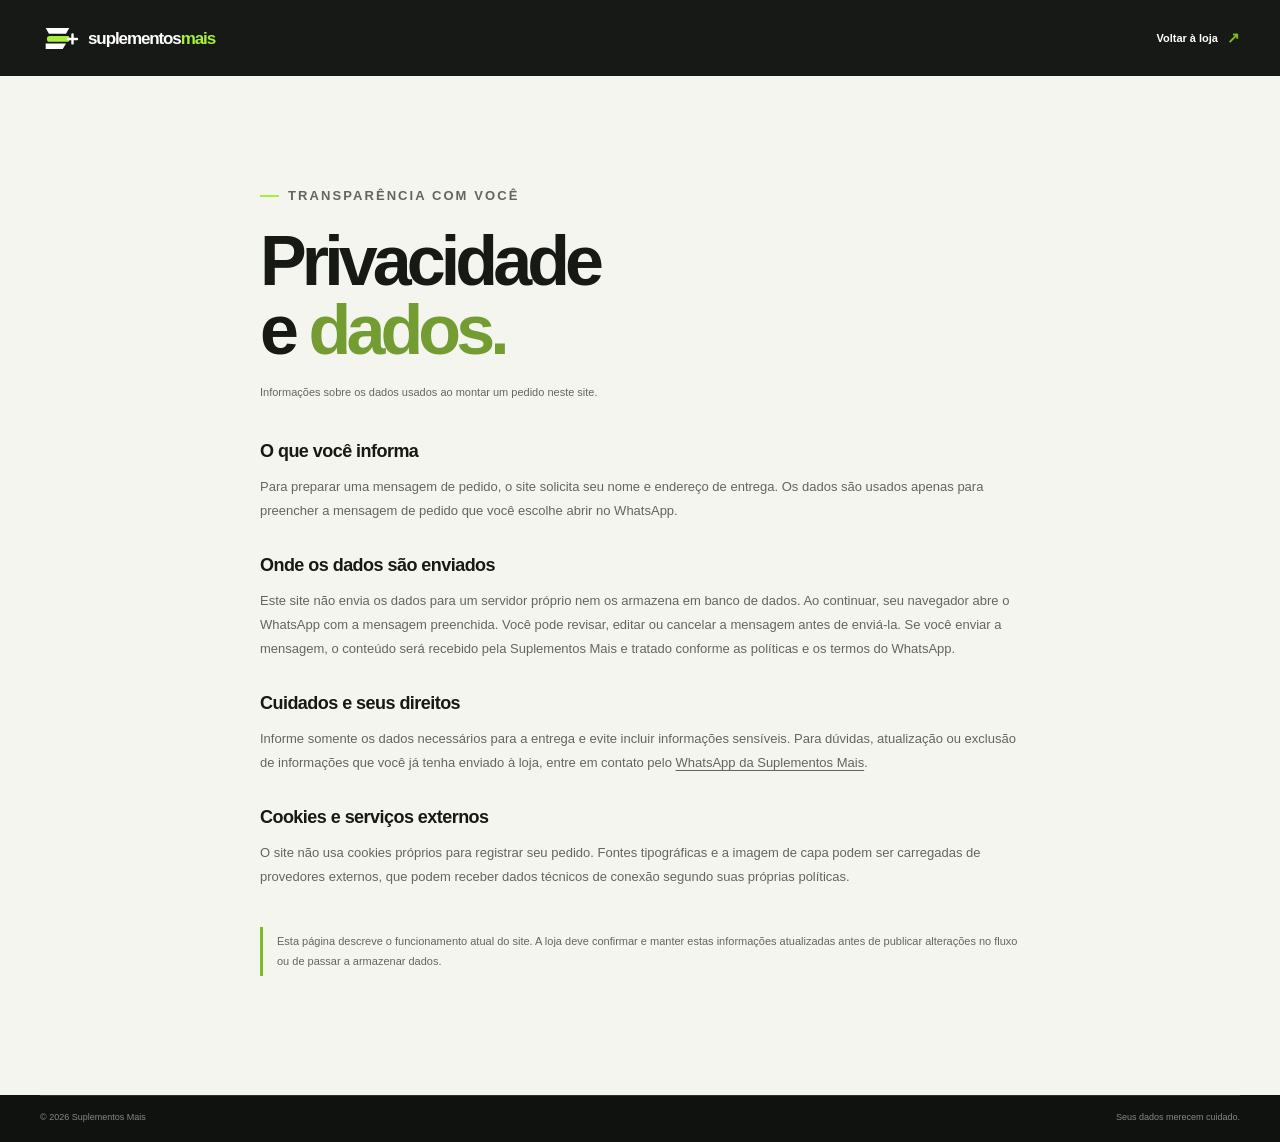
==== privacy.html @ 8abdff66 "feat: add Suplementos Mais storefront Add a responsive supplement catalog with a WhatsApp checkout f" ====
<!doctype html>
<html lang="pt-BR">
  <head>
    <meta charset="utf-8">
    <meta name="viewport" content="width=device-width, initial-scale=1">
    <meta name="theme-color" content="#10120f">
    <meta name="description" content="Saiba como a Suplementos Mais trata os dados informados durante a montagem de um pedido pelo site.">
    <title>Privacidade e dados — Suplementos Mais</title>
    <link rel="stylesheet" href="style.css">
  </head>
  <body>
    <header class="site-header">
      <div class="container header-inner">
        <a class="brand" href="index.html" aria-label="Suplementos Mais — início">
          <svg class="brand__mark" viewBox="0 0 48 48" aria-hidden="true"><path d="M7 11h29l-4 7H11zM7 30h25l-4 7H7z" fill="currentColor"/><path d="M12 21h23a5 5 0 0 1 0 7H12a3.5 3.5 0 0 1 0-7Z" fill="#a6ef3c"/><path d="M40 19v11m-5.5-5.5h11" stroke="currentColor" stroke-width="3" stroke-linecap="round"/></svg>
          <span class="brand__wordmark">suplementos<span>mais</span></span>
        </a>
        <a class="text-link text-link--light" href="index.html">Voltar à loja <span aria-hidden="true">↗</span></a>
      </div>
    </header>
    <main class="privacy-page section-pad">
      <article class="container privacy-content">
        <p class="eyebrow eyebrow--dark"><span></span> Transparência com você</p>
        <h1>Privacidade<br>e <em>dados.</em></h1>
        <p class="privacy-updated">Informações sobre os dados usados ao montar um pedido neste site.</p>
        <h2>O que você informa</h2>
        <p>Para preparar uma mensagem de pedido, o site solicita seu nome e endereço de entrega. Os dados são usados apenas para preencher a mensagem de pedido que você escolhe abrir no WhatsApp.</p>
        <h2>Onde os dados são enviados</h2>
        <p>Este site não envia os dados para um servidor próprio nem os armazena em banco de dados. Ao continuar, seu navegador abre o WhatsApp com a mensagem preenchida. Você pode revisar, editar ou cancelar a mensagem antes de enviá-la. Se você enviar a mensagem, o conteúdo será recebido pela Suplementos Mais e tratado conforme as políticas e os termos do WhatsApp.</p>
        <h2>Cuidados e seus direitos</h2>
        <p>Informe somente os dados necessários para a entrega e evite incluir informações sensíveis. Para dúvidas, atualização ou exclusão de informações que você já tenha enviado à loja, entre em contato pelo <a href="https://wa.me/5599991505180" target="_blank" rel="noreferrer">WhatsApp da Suplementos Mais</a>.</p>
        <h2>Cookies e serviços externos</h2>
        <p>O site não usa cookies próprios para registrar seu pedido. Fontes tipográficas e a imagem de capa podem ser carregadas de provedores externos, que podem receber dados técnicos de conexão segundo suas próprias políticas.</p>
        <p class="privacy-note">Esta página descreve o funcionamento atual do site. A loja deve confirmar e manter estas informações atualizadas antes de publicar alterações no fluxo ou de passar a armazenar dados.</p>
      </article>
    </main>
    <footer class="site-footer"><div class="container footer-bottom"><span>© <span id="privacy-year">2026</span> Suplementos Mais</span><span>Seus dados merecem cuidado.</span></div></footer>
    <style>
      .privacy-content { max-width: 760px; }
      .privacy-content h1 { margin: 0 0 18px; font: 800 clamp(45px, 7vw, 70px)/.98 var(--font-display); letter-spacing: -.07em; }
      .privacy-content h1 em { color: #739d32; font-style: normal; }
      .privacy-content h2 { margin: 32px 0 8px; font: 700 18px var(--font-display); letter-spacing: -.03em; }
      .privacy-content p { color: #63665e; font-size: 13px; line-height: 1.85; }
      .privacy-content .privacy-updated { margin-bottom: 38px; font-size: 11px; }
      .privacy-content a { text-decoration: underline; text-underline-offset: 3px; }
      .privacy-content .privacy-note { margin-top: 38px; border-left: 3px solid var(--lime-dark); padding: 4px 0 4px 14px; font-size: 11px; }
      @media (max-width: 650px) { .privacy-content h1 { font-size: 48px; } }
    </style>
  </body>
</html>
---- style.css ----
:root {
  color-scheme: light;
  --ink: #171914;
  --ink-soft: #20231d;
  --paper: #f5f5f0;
  --white: #fff;
  --muted: #777a71;
  --lime: #a6ef3c;
  --lime-dark: #7dbb25;
  --line: #e1e2db;
  --font-body: "DM Sans", sans-serif;
  --font-display: "Manrope", sans-serif;
  --container: 1200px;
}

* { box-sizing: border-box; }
html { scroll-behavior: smooth; scroll-padding-top: 90px; }
body { margin: 0; background: var(--paper); color: var(--ink); font-family: var(--font-body); -webkit-font-smoothing: antialiased; }
body:has(dialog[open]) { overflow: hidden; }
button, input, textarea { font: inherit; }
button, a { -webkit-tap-highlight-color: transparent; }
a { color: inherit; text-decoration: none; }
button { color: inherit; }
img, svg { display: block; }
.container { width: min(var(--container), calc(100% - 48px)); margin-inline: auto; }
.skip-link { position: fixed; z-index: 20; top: 10px; left: 10px; padding: 12px 16px; transform: translateY(-150%); background: var(--lime); color: var(--ink); font-weight: 700; }
.skip-link:focus { transform: translateY(0); }

.announcement { display: flex; min-height: 34px; align-items: center; justify-content: center; gap: 9px; background: var(--lime); color: #1c2114; font-size: 11px; font-weight: 700; letter-spacing: .025em; text-align: center; padding: 6px 16px; }
.announcement__dot { width: 6px; height: 6px; border-radius: 50%; background: currentColor; }
.announcement__divider { opacity: .55; }
.site-header { position: sticky; z-index: 5; top: 0; background: rgba(16, 18, 15, .97); color: var(--white); }
.header-inner { display: flex; min-height: 76px; align-items: center; justify-content: space-between; gap: 30px; }
.brand { display: inline-flex; align-items: center; gap: 9px; flex-shrink: 0; }
.brand__mark { width: 39px; height: 39px; color: var(--white); }
.brand__wordmark { font: 800 17px/1 var(--font-display); letter-spacing: -.065em; }
.brand__wordmark span { color: var(--lime); }
.main-nav { display: flex; align-items: center; gap: clamp(22px, 3vw, 42px); margin-left: auto; }
.main-nav a { color: #d2d4cf; font-size: 12px; font-weight: 600; transition: color .2s ease; }
.main-nav a:hover, .main-nav a:focus-visible { color: var(--lime); }
.main-nav__instagram span { color: var(--lime); }
.cart-trigger { display: inline-flex; align-items: center; gap: 9px; border: 1px solid #464941; border-radius: 4px; padding: 10px 13px; background: transparent; color: var(--white); cursor: pointer; font-size: 12px; font-weight: 600; }
.cart-trigger:hover { border-color: var(--lime); }
.cart-trigger svg { width: 17px; height: 17px; }
.cart-count { display: grid; width: 20px; height: 20px; place-items: center; border-radius: 50%; background: var(--lime); color: var(--ink); font-size: 10px; font-weight: 800; }

.hero { position: relative; display: flex; min-height: min(690px, 76vw); min-height: clamp(570px, 48vw, 700px); align-items: center; overflow: hidden; background: #151812; color: var(--white); }
.hero__image, .hero__shade { position: absolute; inset: 0; }
.hero__image { background: url("https://images.unsplash.com/photo-1534438327276-14e5300c3a48?auto=format&fit=crop&w=1800&q=78&fm=webp") center 47%/cover no-repeat; opacity: .53; }
.hero__shade { background: linear-gradient(90deg, rgba(13, 15, 12, .97) 0%, rgba(13, 15, 12, .85) 43%, rgba(13, 15, 12, .23) 100%), linear-gradient(0deg, rgba(13, 15, 12, .35), transparent 50%); }
.hero__content { position: relative; z-index: 1; padding-block: 90px 112px; }
.eyebrow { display: flex; align-items: center; gap: 9px; margin: 0 0 24px; color: #d0d3ca; font-size: 10px; font-weight: 700; letter-spacing: .16em; text-transform: uppercase; }
.eyebrow > span { width: 19px; height: 2px; background: var(--lime); }
.hero h1, .section-heading h2, .manifesto h2, .faq h2 { margin: 0; font: 700 clamp(48px, 7vw, 88px)/.99 var(--font-display); letter-spacing: -.075em; }
.hero h1 span, .manifesto h2 em { color: var(--lime); font-style: normal; }
.hero__copy { max-width: 435px; margin: 25px 0 0; color: #d0d3ca; font-size: 14px; line-height: 1.8; }
.hero__actions { display: flex; align-items: center; flex-wrap: wrap; gap: 27px; margin-top: 31px; }
.button { display: inline-flex; min-height: 48px; align-items: center; justify-content: center; gap: 17px; border: 1px solid transparent; border-radius: 3px; padding: 0 19px; cursor: pointer; font-size: 11px; font-weight: 700; transition: background .2s ease, color .2s ease, border-color .2s ease, transform .2s ease; }
.button:hover { transform: translateY(-2px); }
.button--lime { background: var(--lime); color: var(--ink); }
.button--lime:hover { background: #b7ff58; }
.button--outline { border-color: #b4b6ae; background: transparent; color: var(--ink); }
.button--outline:hover { border-color: var(--ink); }
.button--full { width: 100%; }
.text-link { display: inline-flex; align-items: center; gap: 9px; border: 0; padding: 5px 0; background: transparent; cursor: pointer; color: var(--ink); font-size: 11px; font-weight: 700; }
.text-link span { color: var(--lime-dark); font-size: 15px; }
.text-link--light { color: var(--white); }
.hero__note { display: flex; align-items: center; gap: 9px; margin-top: 49px; color: #b7bbb0; font-size: 10px; }
.hero__note-mark { color: var(--lime); font-size: 19px; }
.hero__index { position: absolute; right: max(24px, calc((100% - var(--container))/2)); bottom: 38px; display: flex; align-items: center; gap: 12px; color: var(--white); font-size: 10px; font-weight: 700; }
.hero__index span { width: 56px; height: 1px; background: var(--lime); }

.benefits { background: #1b1e18; color: var(--white); }
.benefits__inner { display: grid; grid-template-columns: repeat(3, 1fr); min-height: 102px; align-items: center; }
.benefit { display: flex; align-items: center; justify-content: center; gap: 12px; padding: 20px; }
.benefit + .benefit { border-left: 1px solid #3a3d35; }
.benefit__icon { display: grid; width: 34px; height: 34px; place-items: center; border: 1px solid #4a4d43; border-radius: 50%; color: var(--lime); font-size: 18px; }
.benefit strong, .benefit small { display: block; }
.benefit strong { font-size: 11px; font-weight: 700; }
.benefit small { margin-top: 5px; color: #a3a69d; font-size: 10px; }

.section-pad { padding-block: 108px; }
.catalog { background: var(--paper); }
.section-heading { display: flex; align-items: end; justify-content: space-between; gap: 40px; }
.eyebrow--dark { margin-bottom: 19px; color: #73766d; }
.section-heading h2, .faq h2 { font-size: clamp(39px, 5vw, 59px); line-height: 1.06; }
.section-heading h2 em, .faq h2 em { color: #739d32; font-style: normal; }
.section-heading__copy { max-width: 335px; margin: 0 0 4px; color: #696c64; font-size: 12px; line-height: 1.8; }
.catalog-toolbar { display: flex; min-height: 76px; align-items: center; justify-content: space-between; gap: 15px; margin-top: 36px; border-top: 1px solid var(--line); }
.category-list { display: flex; flex-wrap: wrap; gap: 8px; }
.category-chip { min-height: 34px; border: 1px solid #d9dbd3; border-radius: 2px; padding: 0 13px; background: transparent; cursor: pointer; color: #60635b; font-size: 10px; font-weight: 600; transition: all .2s ease; }
.category-chip:hover, .category-chip.is-active { border-color: var(--ink); background: var(--ink); color: var(--white); }
.catalog-note { margin: 0; color: var(--muted); font-size: 9px; text-align: right; }
.product-grid { display: grid; grid-template-columns: repeat(4, minmax(0, 1fr)); gap: 18px; }
.product-card { overflow: hidden; border: 1px solid #e2e3dc; background: var(--white); transition: transform .25s ease, box-shadow .25s ease; }
.product-card:hover { transform: translateY(-4px); box-shadow: 0 12px 28px rgba(26, 29, 22, .08); }
.product-art { position: relative; display: grid; height: 224px; place-items: center; overflow: hidden; background: #e9eae4; }
.product-art::before { position: absolute; inset: 0; background: radial-gradient(ellipse at 50% 83%, rgba(34, 36, 29, .13), transparent 47%); content: ""; }
.product-art--dark { background: #dfe3d6; }
.product-art--sand { background: #e8e2d6; }
.product-art--blue { background: #dce4e3; }
.product-art--stone { background: #e4e1de; }
.product-package { position: relative; display: flex; width: 111px; height: 153px; flex-direction: column; align-items: center; border-radius: 7px 7px 13px 13px; padding: 11px 9px; background: linear-gradient(105deg, #282b26 0%, #3b3e37 46%, #242721 100%); box-shadow: 10px 12px 17px rgba(20, 22, 18, .2), inset 4px 0 5px rgba(255,255,255,.07); color: var(--white); transform: rotate(-4deg); }
.product-package::before { position: absolute; top: -11px; left: 13px; width: 84px; height: 16px; border-radius: 4px 4px 2px 2px; background: linear-gradient(90deg, #1a1c18, #55584e 48%, #272923); content: ""; }
.product-package--lime { background: linear-gradient(105deg, #303a21, #596c36 45%, #29321e); }
.product-package--red { background: linear-gradient(105deg, #862b26, #b6483e 46%, #78231f); }
.product-package--cream { background: linear-gradient(105deg, #ded7c8, #f0eadd 48%, #d0c7b6); color: #24251f; }
.product-package--blue { background: linear-gradient(105deg, #33434a, #4e6a74 48%, #2b3a40); }
.product-package__brand { margin-top: 8px; font: 800 7px/1 var(--font-display); letter-spacing: .08em; text-transform: uppercase; opacity: .8; }
.product-package__rule { width: 72px; height: 2px; margin-top: 11px; background: var(--lime); }
.product-package--red .product-package__rule { background: #f1c657; }
.product-package--cream .product-package__rule { background: #7b9a42; }
.product-package__name { margin-top: 8px; font: 800 17px/.95 var(--font-display); letter-spacing: -.07em; text-align: center; text-transform: uppercase; }
.product-package__detail { margin-top: 6px; font-size: 6px; letter-spacing: .08em; text-align: center; text-transform: uppercase; opacity: .72; }
.product-package__weight { position: absolute; bottom: 9px; font-size: 7px; letter-spacing: .05em; opacity: .7; }
.product-tag { position: absolute; z-index: 1; top: 13px; left: 13px; padding: 6px 8px; background: rgba(255,255,255,.78); color: #55584f; font-size: 8px; font-weight: 700; letter-spacing: .07em; text-transform: uppercase; }
.product-info { padding: 17px 16px 15px; }
.product-category { margin: 0 0 6px; color: #7c8075; font-size: 10px; font-weight: 700; letter-spacing: .1em; text-transform: uppercase; }
.product-info h3 { min-height: 38px; margin: 0; font: 700 15px/1.3 var(--font-display); letter-spacing: -.035em; }
.product-description { min-height: 42px; margin: 8px 0 13px; color: #666960; font-size: 11px; line-height: 1.6; }
.product-buy { display: flex; align-items: center; justify-content: space-between; gap: 8px; border-top: 1px solid #edeee9; padding-top: 12px; }
.product-price { font: 800 16px/1 var(--font-display); letter-spacing: -.04em; }
.product-price small { display: block; margin-top: 5px; color: #8a8d85; font: 500 8px/1 var(--font-body); letter-spacing: 0; }
.add-to-cart { display: inline-flex; min-height: 35px; align-items: center; gap: 7px; border: 0; border-radius: 2px; padding: 0 10px; background: var(--ink); color: var(--white); cursor: pointer; font-size: 10px; font-weight: 700; transition: background .2s ease; }
.add-to-cart:hover { background: #363a30; }
.add-to-cart span { color: var(--lime); font-size: 16px; }
.product-grid__empty { grid-column: 1 / -1; padding: 40px; color: var(--muted); text-align: center; }

.manifesto { overflow: hidden; background: #151812; color: var(--white); }
.manifesto__inner { display: grid; min-height: 520px; grid-template-columns: .9fr 1.1fr; align-items: center; gap: 10%; padding-block: 65px; }
.manifesto__graphic { position: relative; display: grid; width: min(350px, 100%); aspect-ratio: 1; place-items: center; margin-inline: auto; border-radius: 50%; background: radial-gradient(circle at 52% 52%, #22281b 0 24%, transparent 25%), radial-gradient(circle at center, #1d2119 0 49%, #1a1d17 50% 100%); }
.manifesto__ring { position: absolute; border: 1px solid rgba(166,239,60,.28); border-radius: 50%; }
.manifesto__ring--outer { inset: 0; border-style: dashed; }
.manifesto__ring--inner { inset: 13%; border-color: rgba(255,255,255,.12); }
.manifesto__plus { color: var(--lime); font: 400 128px/.8 var(--font-display); }
.manifesto__caption { position: absolute; right: -5px; bottom: 13%; border: 1px solid #4a5240; padding: 11px 14px; background: #151812; color: #d6ddcc; font: 700 9px/1.5 var(--font-display); letter-spacing: .14em; }
.manifesto__text { max-width: 520px; }
.manifesto h2 { font-size: clamp(42px, 5.3vw, 65px); line-height: 1.05; }
.manifesto__text > p:not(.eyebrow) { max-width: 390px; margin: 22px 0 21px; color: #b6b9b0; font-size: 12px; line-height: 1.85; }

.faq { background: #eeefe9; }
.faq__inner { display: grid; grid-template-columns: .8fr 1.2fr; gap: 12%; }
.faq h2 { margin-bottom: 30px; }
.faq-list { border-top: 1px solid #d7d9d1; }
.faq-list details { border-bottom: 1px solid #d7d9d1; }
.faq-list summary { position: relative; padding: 19px 27px 19px 0; cursor: pointer; font: 700 13px/1.4 var(--font-display); list-style: none; }
.faq-list summary::-webkit-details-marker { display: none; }
.faq-list summary::after { position: absolute; top: 17px; right: 1px; color: #6b9140; content: "+"; font: 400 20px/1 var(--font-display); }
.faq-list details[open] summary::after { content: "−"; }
.faq-list details p { max-width: 530px; margin: -4px 25px 19px 0; color: #696c64; font-size: 11px; line-height: 1.8; }

.site-footer { background: #10120f; color: var(--white); }
.footer-main { display: grid; grid-template-columns: 1.2fr 1fr 1fr; gap: 30px; padding-block: 52px 43px; }
.brand--footer .brand__mark { width: 34px; height: 34px; }
.brand--footer .brand__wordmark { font-size: 15px; }
.footer-brand > p { margin: 16px 0 0; color: #999d92; font-size: 11px; line-height: 1.8; }
.footer-label { display: block; margin-bottom: 13px; color: #80847a; font-size: 9px; font-weight: 700; letter-spacing: .13em; text-transform: uppercase; }
.footer-contact { display: flex; flex-direction: column; align-items: flex-start; gap: 10px; }
.footer-contact a, .footer-contact > span:not(.footer-label) { color: #d4d6cf; font-size: 11px; }
.footer-contact a:hover { color: var(--lime); }
.footer-contact a span { color: var(--lime); }
.footer-bottom { display: flex; justify-content: space-between; gap: 20px; border-top: 1px solid #2c2f29; padding-block: 16px 20px; color: #858980; font-size: 9px; }
.whatsapp-float { position: fixed; z-index: 4; right: 24px; bottom: 23px; display: grid; width: 49px; height: 49px; place-items: center; border: 2px solid rgba(255,255,255,.8); border-radius: 50%; background: #a6ef3c; color: #17200e; box-shadow: 0 4px 18px rgba(0,0,0,.2); transition: transform .2s ease; }
.whatsapp-float:hover { transform: scale(1.07); }
.whatsapp-float svg { width: 25px; height: 25px; }

dialog { color: var(--ink); }
.cart-dialog, .checkout-dialog { position: fixed; top: 0; right: 0; left: auto; width: min(440px, 100%); height: 100dvh; max-height: none; margin: 0; border: 0; padding: 28px; background: var(--paper); box-shadow: -15px 0 60px rgba(0,0,0,.22); }
.cart-dialog[open], .checkout-dialog[open] { animation: slide-in .24s ease-out; }
.cart-dialog::backdrop, .checkout-dialog::backdrop { background: rgba(7,8,6,.62); }
@keyframes slide-in { from { transform: translateX(20px); opacity: .75; } to { transform: translateX(0); opacity: 1; } }
.dialog-header { display: flex; align-items: flex-start; justify-content: space-between; gap: 20px; border-bottom: 1px solid var(--line); padding-bottom: 18px; }
.dialog-header .eyebrow { margin-bottom: 11px; font-size: 9px; }
.dialog-header h2 { margin: 0; font: 800 29px/1.05 var(--font-display); letter-spacing: -.06em; }
.cart-title-count { color: #858980; font: 500 13px var(--font-body); letter-spacing: 0; }
.icon-button { display: grid; width: 34px; height: 34px; flex-shrink: 0; place-items: center; border: 1px solid #d5d7cf; border-radius: 50%; background: transparent; cursor: pointer; font-size: 22px; line-height: 1; }
.cart-items { max-height: calc(100dvh - 280px); overflow-y: auto; }
.cart-item { display: grid; grid-template-columns: 58px 1fr auto; gap: 12px; border-bottom: 1px solid var(--line); padding: 17px 0; }
.cart-item__swatch { display: grid; width: 58px; height: 63px; place-items: center; background: #e7e8e1; color: #617f35; font: 800 14px var(--font-display); }
.cart-item__title { margin: 2px 0 5px; font: 700 12px var(--font-display); }
.cart-item__price { margin: 0; color: #74776f; font-size: 10px; }
.quantity-control { display: flex; align-items: center; gap: 8px; margin-top: 11px; }
.quantity-control button { display: grid; width: 24px; height: 24px; place-items: center; border: 1px solid #d8dad2; background: transparent; cursor: pointer; font-size: 14px; }
.quantity-control output { min-width: 12px; font-size: 11px; font-weight: 700; text-align: center; }
.cart-item__remove { align-self: start; border: 0; background: transparent; color: #858980; cursor: pointer; font-size: 10px; text-decoration: underline; text-underline-offset: 3px; }
.cart-empty { display: grid; min-height: 300px; align-content: center; justify-items: center; text-align: center; }
.cart-empty[hidden], .cart-footer[hidden] { display: none; }
.cart-empty__icon { display: grid; width: 45px; height: 45px; place-items: center; border: 1px solid #cfd2c8; border-radius: 50%; color: #7c9d4c; font-size: 24px; }
.cart-empty p { color: #64675f; font: 600 13px/1.6 var(--font-display); }
.cart-footer { position: absolute; right: 28px; bottom: 26px; left: 28px; padding-top: 16px; background: var(--paper); }
.cart-disclaimer { margin: 0 0 15px; color: #73766d; font-size: 9px; line-height: 1.5; }
.cart-total { display: flex; align-items: center; justify-content: space-between; margin-bottom: 15px; font-size: 11px; }
.cart-total strong { font: 800 20px var(--font-display); }
.checkout-dialog { width: min(500px, 100%); padding: 30px; }
.checkout-dialog .dialog-header h2 { font-size: 27px; }
.checkout-intro, .checkout-privacy { color: #71746c; font-size: 11px; line-height: 1.7; }
.checkout-dialog form { display: flex; flex-direction: column; gap: 8px; margin-top: 23px; }
.checkout-dialog label { margin-top: 9px; font-size: 11px; font-weight: 700; }
.checkout-dialog input, .checkout-dialog textarea { width: 100%; border: 1px solid #d4d6ce; border-radius: 2px; padding: 12px; background: #fff; color: var(--ink); font-size: 12px; }
.checkout-dialog input:focus, .checkout-dialog textarea:focus { outline: 2px solid #8cba4b; outline-offset: 1px; }
.checkout-dialog textarea { resize: vertical; }
.checkout-dialog form .button { margin-top: 14px; }
.checkout-privacy { margin-top: 17px; font-size: 9px; }
.checkout-privacy a { color: #3d591f; text-decoration: underline; text-underline-offset: 2px; }

:focus-visible { outline: 2px solid #7cae34; outline-offset: 3px; }

@media (max-width: 900px) {
  .product-grid { grid-template-columns: repeat(2, minmax(0, 1fr)); }
  .product-art { height: 240px; }
  .catalog-toolbar { align-items: flex-start; flex-direction: column; padding-block: 17px; }
  .catalog-note { text-align: left; }
  .manifesto__inner { gap: 7%; }
  .faq__inner { gap: 7%; }
}

@media (max-width: 650px) {
  .container { width: min(100% - 36px, var(--container)); }
  .announcement { min-height: 32px; gap: 6px; font-size: 9px; }
  .header-inner { min-height: 67px; gap: 12px; }
  .brand { gap: 6px; }
  .brand__mark { width: 32px; height: 32px; }
  .brand__wordmark { font-size: 14px; }
  .main-nav { order: 3; width: 100%; justify-content: space-between; gap: 12px; margin: -4px 0 11px; }
  .header-inner { flex-wrap: wrap; }
  .main-nav a { font-size: 10px; }
  .cart-trigger { margin-left: auto; padding: 8px 10px; }
  .cart-trigger__label { font-size: 10px; }
  .hero { min-height: 605px; align-items: flex-end; }
  .hero__image { background-position: 60% center; }
  .hero__shade { background: linear-gradient(0deg, rgba(13,15,12,.97) 3%, rgba(13,15,12,.78) 48%, rgba(13,15,12,.22) 100%); }
  .hero__content { padding-block: 105px 85px; }
  .hero h1 { font-size: clamp(51px, 13vw, 72px); }
  .hero__copy { max-width: 390px; font-size: 13px; }
  .hero__note { margin-top: 32px; }
  .hero__index { right: 18px; bottom: 21px; }
  .benefits__inner { grid-template-columns: 1fr; padding-block: 8px; }
  .benefit { justify-content: flex-start; padding: 13px 4px; }
  .benefit + .benefit { border-top: 1px solid #3a3d35; border-left: 0; }
  .benefit__icon { width: 30px; height: 30px; }
  .section-pad { padding-block: 72px; }
  .section-heading { align-items: flex-start; flex-direction: column; gap: 17px; }
  .section-heading h2, .faq h2 { font-size: 43px; }
  .section-heading__copy { font-size: 11px; }
  .catalog-toolbar { margin-top: 27px; }
  .category-list { gap: 6px; }
  .category-chip { padding-inline: 10px; font-size: 10px; }
  .product-grid { gap: 10px; }
  .product-art { height: clamp(160px, 48vw, 220px); }
  .product-package { transform: scale(.84) rotate(-4deg); }
  .product-tag { top: 8px; left: 8px; padding: 5px 6px; font-size: 7px; }
  .product-info { padding: 12px 10px 11px; }
  .product-info h3 { min-height: 36px; font-size: 12px; }
  .product-category { font-size: 9px; }
  .product-description { min-height: 48px; font-size: 10px; }
  .product-buy { align-items: flex-start; flex-direction: column; gap: 10px; }
  .product-price { font-size: 15px; }
  .add-to-cart { width: 100%; justify-content: center; }
  .manifesto__inner { grid-template-columns: 1fr; gap: 30px; padding-block: 65px; }
  .manifesto__graphic { width: min(240px, 68vw); }
  .manifesto__plus { font-size: 100px; }
  .manifesto__text { max-width: none; }
  .manifesto h2 { font-size: 45px; }
  .faq__inner { grid-template-columns: 1fr; gap: 33px; }
  .faq h2 { margin-bottom: 23px; }
  .footer-main { grid-template-columns: 1fr 1fr; gap: 28px 18px; padding-block: 39px 30px; }
  .footer-brand { grid-column: 1 / -1; }
  .footer-bottom { flex-direction: column; gap: 8px; }
  .whatsapp-float { right: 15px; bottom: 15px; width: 45px; height: 45px; }
  .cart-dialog, .checkout-dialog { padding: 23px 20px; }
  .cart-footer { right: 20px; left: 20px; bottom: 18px; }
}

@media (prefers-reduced-motion: reduce) {
  *, *::before, *::after { scroll-behavior: auto !important; animation-duration: .01ms !important; animation-iteration-count: 1 !important; transition-duration: .01ms !important; }
}
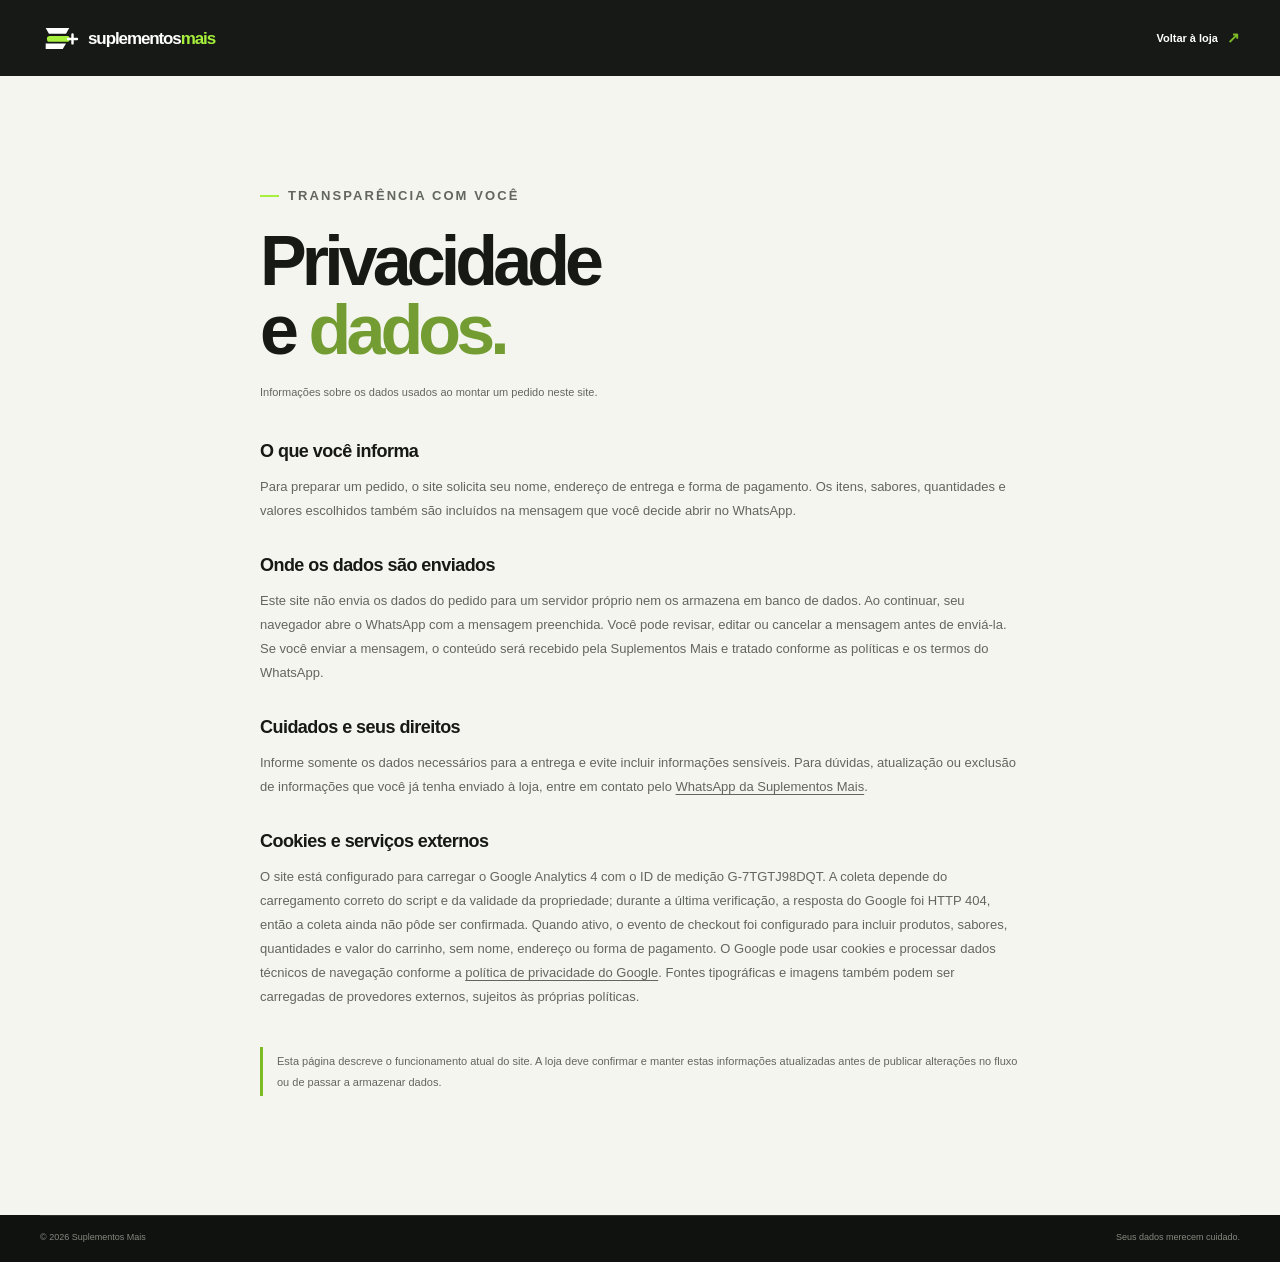
==== commit dd18cb35: "feat: atualiza catálogo e experiência de compra Inclui os produtos e imagens otimizadas, seleção de " ====
--- a/privacy.html
+++ b/privacy.html
@@ -24,13 +24,13 @@
         <h1>Privacidade<br>e <em>dados.</em></h1>
         <p class="privacy-updated">Informações sobre os dados usados ao montar um pedido neste site.</p>
         <h2>O que você informa</h2>
-        <p>Para preparar uma mensagem de pedido, o site solicita seu nome e endereço de entrega. Os dados são usados apenas para preencher a mensagem de pedido que você escolhe abrir no WhatsApp.</p>
+        <p>Para preparar um pedido, o site solicita seu nome, endereço de entrega e forma de pagamento. Os itens, sabores, quantidades e valores escolhidos também são incluídos na mensagem que você decide abrir no WhatsApp.</p>
         <h2>Onde os dados são enviados</h2>
-        <p>Este site não envia os dados para um servidor próprio nem os armazena em banco de dados. Ao continuar, seu navegador abre o WhatsApp com a mensagem preenchida. Você pode revisar, editar ou cancelar a mensagem antes de enviá-la. Se você enviar a mensagem, o conteúdo será recebido pela Suplementos Mais e tratado conforme as políticas e os termos do WhatsApp.</p>
+        <p>Este site não envia os dados do pedido para um servidor próprio nem os armazena em banco de dados. Ao continuar, seu navegador abre o WhatsApp com a mensagem preenchida. Você pode revisar, editar ou cancelar a mensagem antes de enviá-la. Se você enviar a mensagem, o conteúdo será recebido pela Suplementos Mais e tratado conforme as políticas e os termos do WhatsApp.</p>
         <h2>Cuidados e seus direitos</h2>
         <p>Informe somente os dados necessários para a entrega e evite incluir informações sensíveis. Para dúvidas, atualização ou exclusão de informações que você já tenha enviado à loja, entre em contato pelo <a href="https://wa.me/5599991505180" target="_blank" rel="noreferrer">WhatsApp da Suplementos Mais</a>.</p>
         <h2>Cookies e serviços externos</h2>
-        <p>O site não usa cookies próprios para registrar seu pedido. Fontes tipográficas e a imagem de capa podem ser carregadas de provedores externos, que podem receber dados técnicos de conexão segundo suas próprias políticas.</p>
+        <p>O site está configurado para carregar o Google Analytics 4 com o ID de medição G-7TGTJ98DQT. A coleta depende do carregamento correto do script e da validade da propriedade; durante a última verificação, a resposta do Google foi HTTP 404, então a coleta ainda não pôde ser confirmada. Quando ativo, o evento de checkout foi configurado para incluir produtos, sabores, quantidades e valor do carrinho, sem nome, endereço ou forma de pagamento. O Google pode usar cookies e processar dados técnicos de navegação conforme a <a href="https://policies.google.com/privacy" target="_blank" rel="noreferrer">política de privacidade do Google</a>. Fontes tipográficas e imagens também podem ser carregadas de provedores externos, sujeitos às próprias políticas.</p>
         <p class="privacy-note">Esta página descreve o funcionamento atual do site. A loja deve confirmar e manter estas informações atualizadas antes de publicar alterações no fluxo ou de passar a armazenar dados.</p>
       </article>
     </main>
--- a/style.css
+++ b/style.css
@@ -43,6 +43,8 @@
 .cart-trigger:hover { border-color: var(--lime); }
 .cart-trigger svg { width: 17px; height: 17px; }
 .cart-count { display: grid; width: 20px; height: 20px; place-items: center; border-radius: 50%; background: var(--lime); color: var(--ink); font-size: 10px; font-weight: 800; }
+.cart-count.is-adding { animation: cart-count-pulse .55s ease-out; }
+@keyframes cart-count-pulse { 50% { transform: scale(1.3); box-shadow: 0 0 0 5px rgba(166, 239, 60, .2); } }
 
 .hero { position: relative; display: flex; min-height: min(690px, 76vw); min-height: clamp(570px, 48vw, 700px); align-items: center; overflow: hidden; background: #151812; color: var(--white); }
 .hero__image, .hero__shade { position: absolute; inset: 0; }
@@ -94,30 +96,22 @@
 .product-grid { display: grid; grid-template-columns: repeat(4, minmax(0, 1fr)); gap: 18px; }
 .product-card { overflow: hidden; border: 1px solid #e2e3dc; background: var(--white); transition: transform .25s ease, box-shadow .25s ease; }
 .product-card:hover { transform: translateY(-4px); box-shadow: 0 12px 28px rgba(26, 29, 22, .08); }
-.product-art { position: relative; display: grid; height: 224px; place-items: center; overflow: hidden; background: #e9eae4; }
-.product-art::before { position: absolute; inset: 0; background: radial-gradient(ellipse at 50% 83%, rgba(34, 36, 29, .13), transparent 47%); content: ""; }
-.product-art--dark { background: #dfe3d6; }
-.product-art--sand { background: #e8e2d6; }
-.product-art--blue { background: #dce4e3; }
-.product-art--stone { background: #e4e1de; }
-.product-package { position: relative; display: flex; width: 111px; height: 153px; flex-direction: column; align-items: center; border-radius: 7px 7px 13px 13px; padding: 11px 9px; background: linear-gradient(105deg, #282b26 0%, #3b3e37 46%, #242721 100%); box-shadow: 10px 12px 17px rgba(20, 22, 18, .2), inset 4px 0 5px rgba(255,255,255,.07); color: var(--white); transform: rotate(-4deg); }
-.product-package::before { position: absolute; top: -11px; left: 13px; width: 84px; height: 16px; border-radius: 4px 4px 2px 2px; background: linear-gradient(90deg, #1a1c18, #55584e 48%, #272923); content: ""; }
-.product-package--lime { background: linear-gradient(105deg, #303a21, #596c36 45%, #29321e); }
-.product-package--red { background: linear-gradient(105deg, #862b26, #b6483e 46%, #78231f); }
-.product-package--cream { background: linear-gradient(105deg, #ded7c8, #f0eadd 48%, #d0c7b6); color: #24251f; }
-.product-package--blue { background: linear-gradient(105deg, #33434a, #4e6a74 48%, #2b3a40); }
-.product-package__brand { margin-top: 8px; font: 800 7px/1 var(--font-display); letter-spacing: .08em; text-transform: uppercase; opacity: .8; }
-.product-package__rule { width: 72px; height: 2px; margin-top: 11px; background: var(--lime); }
-.product-package--red .product-package__rule { background: #f1c657; }
-.product-package--cream .product-package__rule { background: #7b9a42; }
-.product-package__name { margin-top: 8px; font: 800 17px/.95 var(--font-display); letter-spacing: -.07em; text-align: center; text-transform: uppercase; }
-.product-package__detail { margin-top: 6px; font-size: 6px; letter-spacing: .08em; text-align: center; text-transform: uppercase; opacity: .72; }
-.product-package__weight { position: absolute; bottom: 9px; font-size: 7px; letter-spacing: .05em; opacity: .7; }
+.product-art { position: relative; display: grid; height: 250px; place-items: center; overflow: hidden; background: #e9eae4; }
+.product-image-trigger { position: absolute; inset: 0; display: grid; width: 100%; height: 100%; place-items: center; overflow: hidden; border: 0; padding: 10px 18px; background: transparent; cursor: zoom-in; }
+.product-image { width: 100%; height: 100%; object-fit: contain; object-position: center; transition: transform .25s ease; }
+.product-image-trigger:hover .product-image, .product-image-trigger:focus-visible .product-image { transform: scale(1.04); }
+.product-image-hint { position: absolute; right: 10px; bottom: 10px; border-radius: 2px; padding: 6px 8px; background: rgba(23,25,20,.78); color: var(--white); font-size: 9px; opacity: 0; transition: opacity .2s ease; }
+.product-image-trigger:hover .product-image-hint, .product-image-trigger:focus-visible .product-image-hint { opacity: 1; }
 .product-tag { position: absolute; z-index: 1; top: 13px; left: 13px; padding: 6px 8px; background: rgba(255,255,255,.78); color: #55584f; font-size: 8px; font-weight: 700; letter-spacing: .07em; text-transform: uppercase; }
 .product-info { padding: 17px 16px 15px; }
 .product-category { margin: 0 0 6px; color: #7c8075; font-size: 10px; font-weight: 700; letter-spacing: .1em; text-transform: uppercase; }
 .product-info h3 { min-height: 38px; margin: 0; font: 700 15px/1.3 var(--font-display); letter-spacing: -.035em; }
 .product-description { min-height: 42px; margin: 8px 0 13px; color: #666960; font-size: 11px; line-height: 1.6; }
+.product-details { min-height: 38px; margin: 0 0 13px; padding-left: 15px; color: #5f6358; font-size: 9px; line-height: 1.55; }
+.product-flavor-label { display: block; margin: 0 0 5px; color: #55594f; font-size: 10px; font-weight: 700; }
+.product-flavor, .checkout-dialog select { width: 100%; min-height: 37px; border: 1px solid #d4d6ce; border-radius: 2px; padding: 8px 10px; background: #fff; color: var(--ink); font-size: 10px; }
+.product-flavor { margin-bottom: 12px; }
+.product-flavor-note { min-height: 37px; margin: 0 0 12px; color: #5f6358; font-size: 10px; line-height: 1.5; }
 .product-buy { display: flex; align-items: center; justify-content: space-between; gap: 8px; border-top: 1px solid #edeee9; padding-top: 12px; }
 .product-price { font: 800 16px/1 var(--font-display); letter-spacing: -.04em; }
 .product-price small { display: block; margin-top: 5px; color: #8a8d85; font: 500 8px/1 var(--font-body); letter-spacing: 0; }
@@ -159,6 +153,16 @@
 .footer-contact a, .footer-contact > span:not(.footer-label) { color: #d4d6cf; font-size: 11px; }
 .footer-contact a:hover { color: var(--lime); }
 .footer-contact a span { color: var(--lime); }
+.footer-contact .footer-whatsapp { display: flex; width: min(100%, 280px); align-items: center; gap: 11px; border: 1px solid #353930; border-radius: 4px; padding: 11px 12px; transition: border-color .2s ease, background .2s ease; }
+.footer-contact .footer-whatsapp:hover { border-color: #68744f; background: #171a14; color: var(--white); }
+.footer-contact .footer-instagram { margin-top: 2px; }
+.footer-contact .footer-instagram .footer-whatsapp__icon { background: linear-gradient(135deg, #f9ce34, #ee2a7b 55%, #6228d7); color: var(--white); }
+.footer-whatsapp__icon { display: grid; width: 34px; height: 34px; flex: 0 0 34px; place-items: center; border-radius: 50%; background: var(--lime); color: var(--ink); }
+.footer-contact .footer-whatsapp__icon svg { width: 19px; height: 19px; }
+.footer-contact .footer-whatsapp__text { display: flex; min-width: 0; flex-direction: column; gap: 4px; }
+.footer-contact .footer-whatsapp__text strong { color: #f0f1ec; font-size: 10px; font-weight: 700; }
+.footer-contact .footer-whatsapp__text small { color: #a7aa9f; font-size: 10px; }
+.footer-contact .footer-whatsapp__arrow { margin-left: auto; color: var(--lime); font-size: 14px; }
 .footer-bottom { display: flex; justify-content: space-between; gap: 20px; border-top: 1px solid #2c2f29; padding-block: 16px 20px; color: #858980; font-size: 9px; }
 .whatsapp-float { position: fixed; z-index: 4; right: 24px; bottom: 23px; display: grid; width: 49px; height: 49px; place-items: center; border: 2px solid rgba(255,255,255,.8); border-radius: 50%; background: #a6ef3c; color: #17200e; box-shadow: 0 4px 18px rgba(0,0,0,.2); transition: transform .2s ease; }
 .whatsapp-float:hover { transform: scale(1.07); }
@@ -166,7 +170,8 @@
 
 dialog { color: var(--ink); }
 .cart-dialog, .checkout-dialog { position: fixed; top: 0; right: 0; left: auto; width: min(440px, 100%); height: 100dvh; max-height: none; margin: 0; border: 0; padding: 28px; background: var(--paper); box-shadow: -15px 0 60px rgba(0,0,0,.22); }
-.cart-dialog[open], .checkout-dialog[open] { animation: slide-in .24s ease-out; }
+.cart-dialog[open] { display: flex; flex-direction: column; overflow: hidden; animation: slide-in .24s ease-out; }
+.checkout-dialog[open] { animation: slide-in .24s ease-out; }
 .cart-dialog::backdrop, .checkout-dialog::backdrop { background: rgba(7,8,6,.62); }
 @keyframes slide-in { from { transform: translateX(20px); opacity: .75; } to { transform: translateX(0); opacity: 1; } }
 .dialog-header { display: flex; align-items: flex-start; justify-content: space-between; gap: 20px; border-bottom: 1px solid var(--line); padding-bottom: 18px; }
@@ -174,40 +179,66 @@
 .dialog-header h2 { margin: 0; font: 800 29px/1.05 var(--font-display); letter-spacing: -.06em; }
 .cart-title-count { color: #858980; font: 500 13px var(--font-body); letter-spacing: 0; }
 .icon-button { display: grid; width: 34px; height: 34px; flex-shrink: 0; place-items: center; border: 1px solid #d5d7cf; border-radius: 50%; background: transparent; cursor: pointer; font-size: 22px; line-height: 1; }
-.cart-items { max-height: calc(100dvh - 280px); overflow-y: auto; }
-.cart-item { display: grid; grid-template-columns: 58px 1fr auto; gap: 12px; border-bottom: 1px solid var(--line); padding: 17px 0; }
-.cart-item__swatch { display: grid; width: 58px; height: 63px; place-items: center; background: #e7e8e1; color: #617f35; font: 800 14px var(--font-display); }
+.cart-items { min-height: 0; flex: 1 1 auto; overflow-y: auto; }
+.cart-item { display: grid; grid-template-columns: 58px minmax(0, 1fr) auto; gap: 12px; border-bottom: 1px solid var(--line); padding: 17px 0; }
+.cart-item__image { width: 58px; height: 63px; border-radius: 2px; background: #e7e8e1; object-fit: cover; object-position: center 52%; }
 .cart-item__title { margin: 2px 0 5px; font: 700 12px var(--font-display); }
 .cart-item__price { margin: 0; color: #74776f; font-size: 10px; }
+.cart-item__flavor { margin: 5px 0 0; color: #74776f; font-size: 9px; }
 .quantity-control { display: flex; align-items: center; gap: 8px; margin-top: 11px; }
 .quantity-control button { display: grid; width: 24px; height: 24px; place-items: center; border: 1px solid #d8dad2; background: transparent; cursor: pointer; font-size: 14px; }
 .quantity-control output { min-width: 12px; font-size: 11px; font-weight: 700; text-align: center; }
 .cart-item__remove { align-self: start; border: 0; background: transparent; color: #858980; cursor: pointer; font-size: 10px; text-decoration: underline; text-underline-offset: 3px; }
-.cart-empty { display: grid; min-height: 300px; align-content: center; justify-items: center; text-align: center; }
+.cart-empty { display: grid; min-height: 0; flex: 1 1 auto; align-content: center; justify-items: center; text-align: center; }
 .cart-empty[hidden], .cart-footer[hidden] { display: none; }
 .cart-empty__icon { display: grid; width: 45px; height: 45px; place-items: center; border: 1px solid #cfd2c8; border-radius: 50%; color: #7c9d4c; font-size: 24px; }
 .cart-empty p { color: #64675f; font: 600 13px/1.6 var(--font-display); }
-.cart-footer { position: absolute; right: 28px; bottom: 26px; left: 28px; padding-top: 16px; background: var(--paper); }
-.cart-disclaimer { margin: 0 0 15px; color: #73766d; font-size: 9px; line-height: 1.5; }
+.cart-footer { flex: 0 0 auto; padding-top: 12px; background: var(--paper); }
+.payment-options { display: grid; grid-template-columns: repeat(2, minmax(0, 1fr)); gap: 6px; margin: 0 0 10px; border: 0; padding: 0; }
+.payment-options legend { margin-bottom: 8px; font-size: 12px; font-weight: 700; }
+.payment-option { display: flex; min-height: 36px; align-items: center; gap: 7px; border: 1px solid #d8dad2; border-radius: 3px; padding: 7px 8px; background: #fff; cursor: pointer; font-size: 10px; line-height: 1.3; }
+.payment-option:has(input:checked) { border-color: #739d32; background: #f2f8e9; }
+.payment-option:has(input:disabled) { cursor: not-allowed; color: #858980; opacity: .65; }
+.payment-option input { width: 15px; height: 15px; flex: 0 0 15px; margin: 0; accent-color: #739d32; }
+.payment-hint { grid-column: 1 / -1; margin: 0; color: #73766d; font-size: 9px; line-height: 1.4; }
+.installment-field { margin: 0 0 9px; }
+.installment-field label { display: block; margin-bottom: 5px; font-size: 10px; font-weight: 700; }
+.installment-field select { width: 100%; min-height: 36px; border: 1px solid #d4d6ce; border-radius: 2px; padding: 8px 10px; background: #fff; color: var(--ink); font-size: 10px; }
+.installment-field select:focus { outline: 2px solid #8cba4b; outline-offset: 1px; }
+.payment-error { margin: 0 0 8px; color: #a52828; font-size: 10px; line-height: 1.4; }
+.payment-error[hidden] { display: none; }
+.cart-disclaimer { margin: 0 0 12px; color: #73766d; font-size: 9px; line-height: 1.5; }
 .cart-total { display: flex; align-items: center; justify-content: space-between; margin-bottom: 15px; font-size: 11px; }
 .cart-total strong { font: 800 20px var(--font-display); }
 .checkout-dialog { width: min(500px, 100%); padding: 30px; }
 .checkout-dialog .dialog-header h2 { font-size: 27px; }
 .checkout-intro, .checkout-privacy { color: #71746c; font-size: 11px; line-height: 1.7; }
+.checkout-dialog { overflow-y: auto; }
 .checkout-dialog form { display: flex; flex-direction: column; gap: 8px; margin-top: 23px; }
 .checkout-dialog label { margin-top: 9px; font-size: 11px; font-weight: 700; }
-.checkout-dialog input, .checkout-dialog textarea { width: 100%; border: 1px solid #d4d6ce; border-radius: 2px; padding: 12px; background: #fff; color: var(--ink); font-size: 12px; }
+.checkout-dialog input, .checkout-dialog textarea, .checkout-dialog select { width: 100%; border: 1px solid #d4d6ce; border-radius: 2px; padding: 12px; background: #fff; color: var(--ink); font-size: 12px; }
 .checkout-dialog input:focus, .checkout-dialog textarea:focus { outline: 2px solid #8cba4b; outline-offset: 1px; }
 .checkout-dialog textarea { resize: vertical; }
+.checkout-dialog select:focus, .product-flavor:focus { outline: 2px solid #8cba4b; outline-offset: 1px; }
+.installment-field[hidden] { display: none; }
+.installment-preview { margin: 2px 0 0; color: #53574e; font-size: 10px; line-height: 1.5; }
 .checkout-dialog form .button { margin-top: 14px; }
 .checkout-privacy { margin-top: 17px; font-size: 9px; }
 .checkout-privacy a { color: #3d591f; text-decoration: underline; text-underline-offset: 2px; }
+.product-image-dialog { position: fixed; inset: 0; width: min(900px, calc(100vw - 36px)); max-width: none; max-height: calc(100dvh - 36px); margin: auto; border: 1px solid #3a3d35; border-radius: 4px; padding: 45px 18px 16px; overflow: visible; background: #151812; color: var(--white); box-shadow: 0 20px 80px rgba(0,0,0,.5); }
+.product-image-dialog[open] { display: grid; grid-template-rows: minmax(0, 1fr) auto; justify-items: center; animation: image-dialog-in .18s ease-out; }
+.product-image-dialog::backdrop { background: rgba(7,8,6,.82); }
+@keyframes image-dialog-in { from { opacity: 0; transform: scale(.98); } to { opacity: 1; transform: scale(1); } }
+.product-image-dialog img { width: 100%; height: 100%; max-height: calc(100dvh - 130px); object-fit: contain; }
+.product-image-dialog p { margin: 12px 0 0; color: #d2d4cf; font-size: 11px; text-align: center; }
+.product-image-dialog__close { position: absolute; top: 9px; right: 9px; border-color: #60645a; color: var(--white); }
+.product-image-dialog__close:hover { border-color: var(--lime); color: var(--lime); }
 
 :focus-visible { outline: 2px solid #7cae34; outline-offset: 3px; }
 
 @media (max-width: 900px) {
   .product-grid { grid-template-columns: repeat(2, minmax(0, 1fr)); }
-  .product-art { height: 240px; }
+  .product-art { height: 260px; }
   .catalog-toolbar { align-items: flex-start; flex-direction: column; padding-block: 17px; }
   .catalog-note { text-align: left; }
   .manifesto__inner { gap: 7%; }
@@ -246,13 +277,14 @@
   .category-list { gap: 6px; }
   .category-chip { padding-inline: 10px; font-size: 10px; }
   .product-grid { gap: 10px; }
-  .product-art { height: clamp(160px, 48vw, 220px); }
-  .product-package { transform: scale(.84) rotate(-4deg); }
+  .product-art { height: clamp(190px, 58vw, 260px); }
   .product-tag { top: 8px; left: 8px; padding: 5px 6px; font-size: 7px; }
   .product-info { padding: 12px 10px 11px; }
   .product-info h3 { min-height: 36px; font-size: 12px; }
   .product-category { font-size: 9px; }
   .product-description { min-height: 48px; font-size: 10px; }
+  .product-details { min-height: 48px; font-size: 9px; }
+  .product-flavor { min-height: 40px; font-size: 10px; }
   .product-buy { align-items: flex-start; flex-direction: column; gap: 10px; }
   .product-price { font-size: 15px; }
   .add-to-cart { width: 100%; justify-content: center; }
@@ -268,7 +300,7 @@
   .footer-bottom { flex-direction: column; gap: 8px; }
   .whatsapp-float { right: 15px; bottom: 15px; width: 45px; height: 45px; }
   .cart-dialog, .checkout-dialog { padding: 23px 20px; }
-  .cart-footer { right: 20px; left: 20px; bottom: 18px; }
+  .product-image-dialog { width: calc(100vw - 24px); max-height: calc(100dvh - 24px); padding: 42px 12px 14px; }
 }
 
 @media (prefers-reduced-motion: reduce) {
